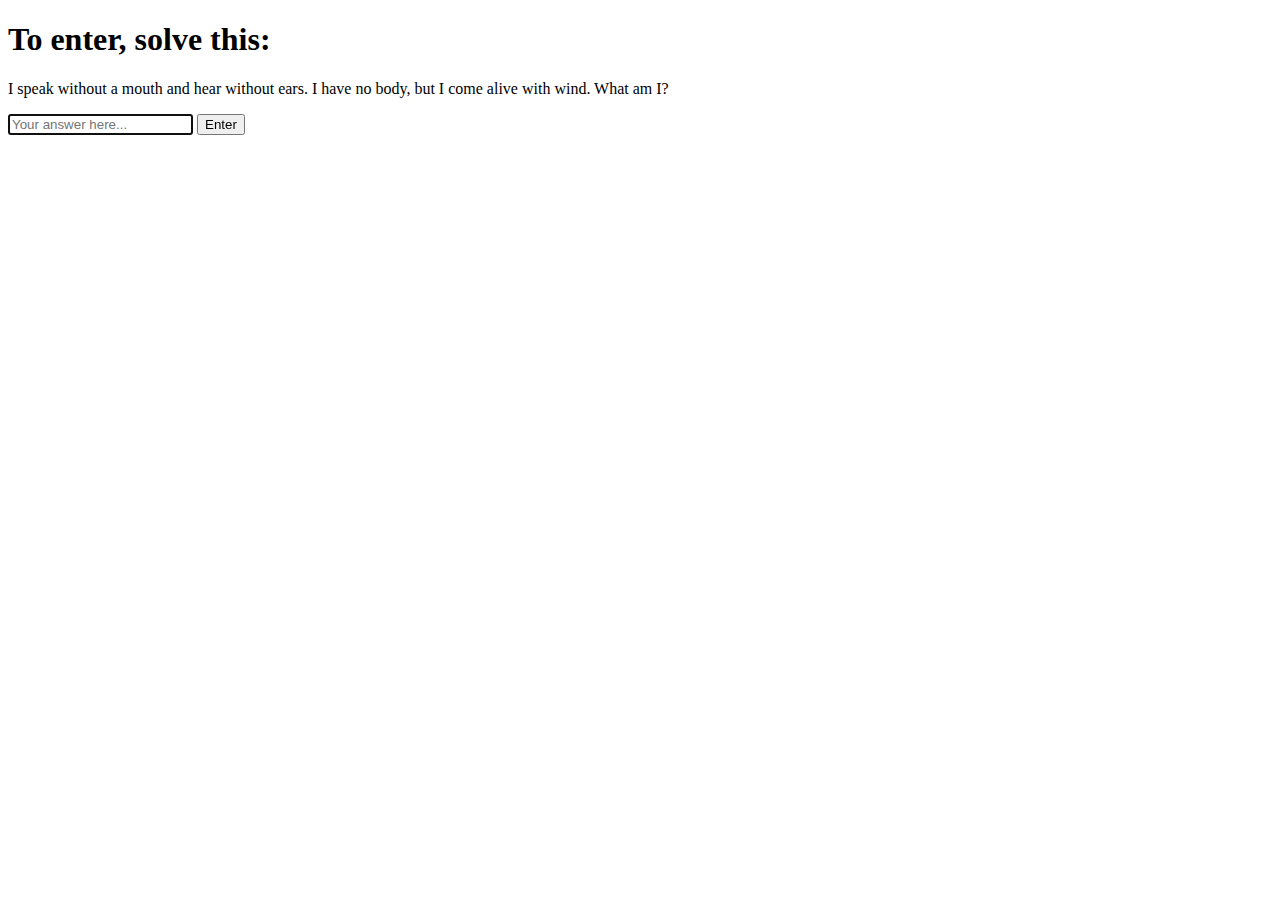
==== index.html @ 3c7af098 "Update index.html" ====
<!DOCTYPE html>
<html lang="en">
<head>
  <meta charset="UTF-8">
  <title>My Neon Lair</title>
  <link rel="stylesheet" href="style.css">
</head>
<body>
<div id="riddle-gate">
  <h1>To enter, solve this:</h1>
  <p>I speak without a mouth and hear without ears. I have no body, but I come alive with wind. What am I?</p>
  <input type="text" id="riddle-answer" placeholder="Your answer here...">
  <button id="submit-button">Enter</button>
  <p id="feedback"></p>
</div>

  <div id="main-content" style="display: none;">
    <h1 class="neon typewriter">Welcome to My Site</h1>

    <section>
      <h2>Biography</h2>
      <p>Your story here...</p>
    </section>

    <section>
      <h2>Resume</h2>
      <p>Link to or embed your resume.</p>
    </section>

    <section>
      <h2>Social Links</h2>
      <ul>
        <li><a href="#" target="_blank">Twitter</a></li>
        <li><a href="#" target="_blank">GitHub</a></li>
        <li><a href="#" target="_blank">LinkedIn</a></li>
      </ul>
    </section>

    <section>
      <h2 class="neon">Blog Posts</h2>
      <p>Coming soon or link to external blog!</p>
      <div id="blog-posts"></div>
</section>

    </section>
  </div>

  <script src="riddle.js"></script>
</body>
</html>
---- style.css ----
/* Neon glow effect */
.neon {
  color: #39ff14;
  text-shadow: 0 0 5px #39ff14, 0 0 10px #39ff14, 0 0 20px #39ff14;
}

/* Typewriter effect */
.typewriter {
  overflow: hidden;
  white-space: nowrap;
  border-right: .15em solid #39ff14;
  animation: typing 3s steps(30, end), blink-caret .75s step-end infinite;
}

@keyframes typing {
  from { width: 0 }
  to { width: 100% }
}

@keyframes blink-caret {
  from, to { border-color: transparent }
  50% { border-color: #39ff14 }
}
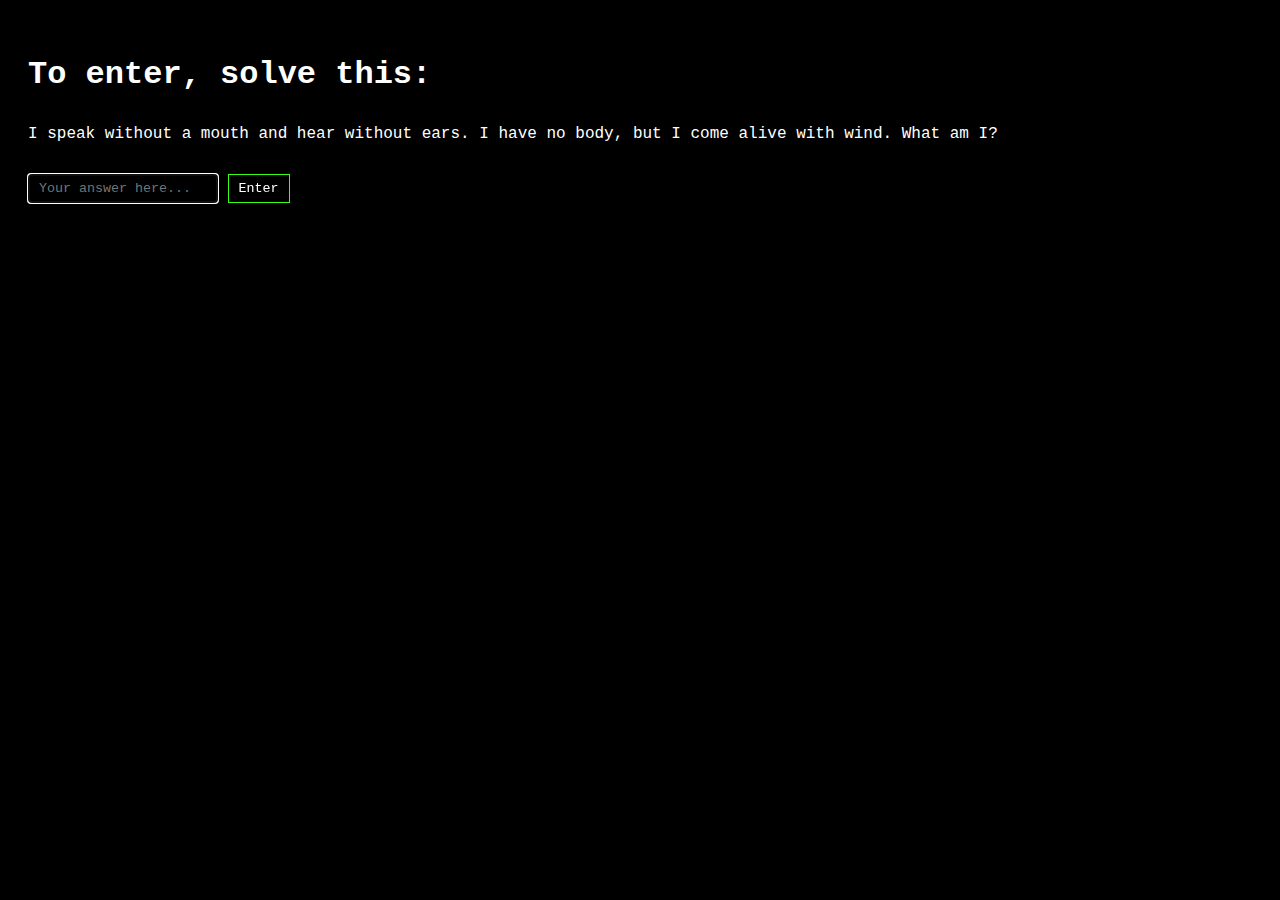
==== commit b0f0160c: "Update index.html" ====
--- a/index.html
+++ b/index.html
@@ -3,6 +3,7 @@
 <head>
   <meta charset="UTF-8">
   <title>My Neon Lair</title>
+  <link href="https://fonts.googleapis.com/css2?family=Share+Tech+Mono&display=swap" rel="stylesheet">
   <link rel="stylesheet" href="style.css">
 </head>
 <body>
--- a/style.css
+++ b/style.css
@@ -21,3 +21,62 @@
   from, to { border-color: transparent }
   50% { border-color: #39ff14 }
 }
+
+/* === Base Page Styling === */
+body {
+  background-color: black;
+  color: white;
+  font-family: 'Courier New', Courier, monospace;
+  padding: 20px;
+  line-height: 1.6;
+}
+
+/* Links */
+a {
+  color: #39ff14;
+  text-decoration: underline;
+}
+
+/* Neon Heading */
+.neon {
+  color: #39ff14;
+  text-shadow: 0 0 5px #39ff14, 0 0 10px #39ff14, 0 0 20px #39ff14;
+}
+
+/* Typewriter effect */
+.typewriter {
+  overflow: hidden;
+  white-space: nowrap;
+  border-right: .15em solid white;
+  animation: typing 3s steps(30, end), blink-caret .75s step-end infinite;
+}
+
+@keyframes typing {
+  from { width: 0 }
+  to { width: 100% }
+}
+
+@keyframes blink-caret {
+  from, to { border-color: transparent }
+  50% { border-color: white }
+}
+
+/* Inputs and Buttons */
+input, button {
+  background-color: black;
+  color: white;
+  border: 1px solid #39ff14;
+  padding: 6px 10px;
+  font-family: inherit;
+  margin-top: 10px;
+}
+
+button:hover {
+  background-color: #111;
+  cursor: pointer;
+}
+
+/* Blog Posts */
+.blog-post {
+  margin-bottom: 2rem;
+}
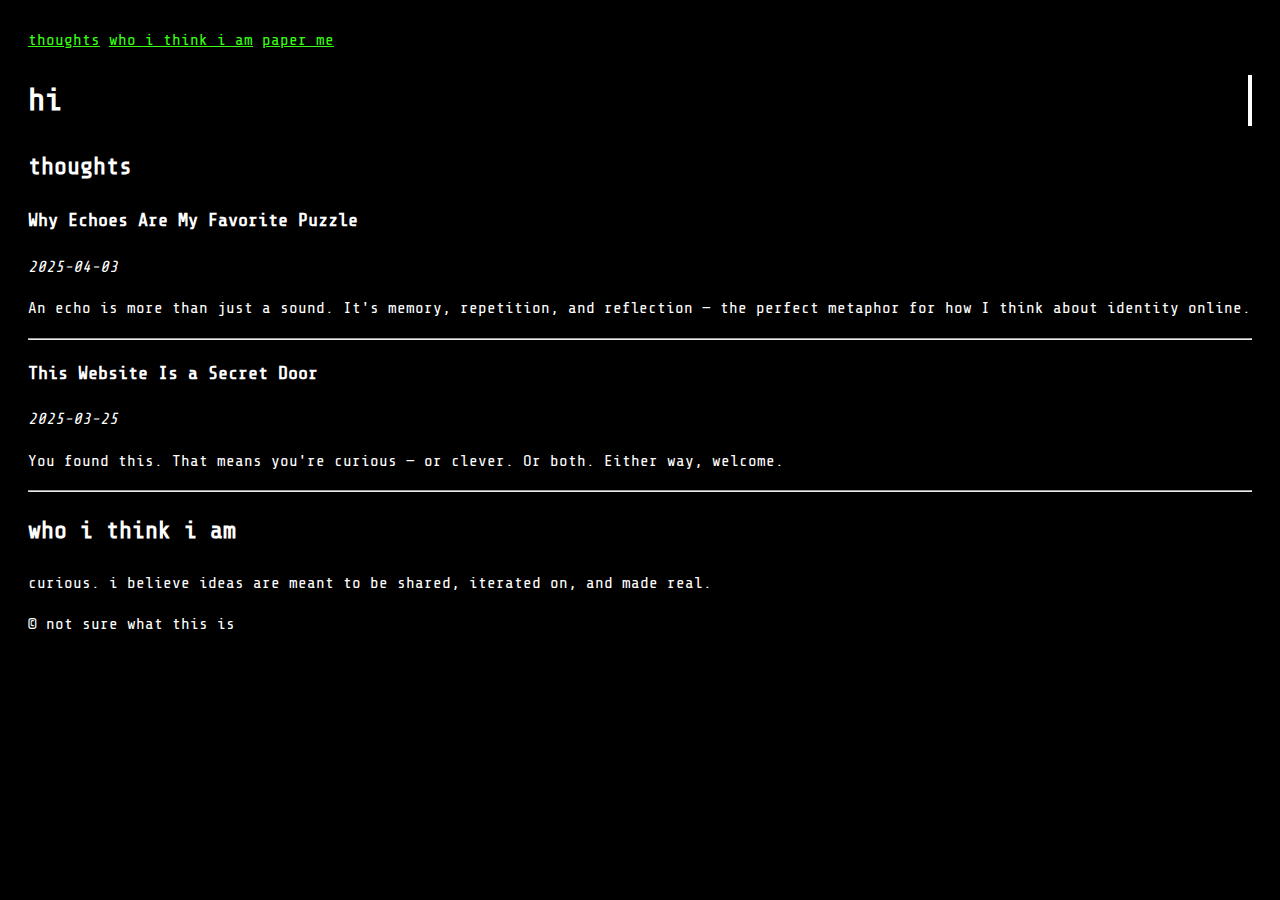
==== commit cfe01e94: "Update index.html" ====
--- a/index.html
+++ b/index.html
@@ -2,50 +2,54 @@
 <html lang="en">
 <head>
   <meta charset="UTF-8">
-  <title>My Neon Lair</title>
+  <meta name="viewport" content="width=device-width, initial-scale=1.0">
+  <title>analytical thoughts</title>
   <link href="https://fonts.googleapis.com/css2?family=Share+Tech+Mono&display=swap" rel="stylesheet">
   <link rel="stylesheet" href="style.css">
 </head>
 <body>
-<div id="riddle-gate">
-  <h1>To enter, solve this:</h1>
-  <p>I speak without a mouth and hear without ears. I have no body, but I come alive with wind. What am I?</p>
-  <input type="text" id="riddle-answer" placeholder="Your answer here...">
-  <button id="submit-button">Enter</button>
-  <p id="feedback"></p>
-</div>
+  <nav>
+    <a href="#blog">thoughts</a>
+    <a href="#about">who i think i am</a>
+    <a href="assets/resume.pdf" target="_blank">paper me</a>
+  </nav>
 
-  <div id="main-content" style="display: none;">
-    <h1 class="neon typewriter">Welcome to My Site</h1>
+  <main>
+    <header>
+      <h1 class="typewriter">hi</h1>
+    </header>
 
-    <section>
-      <h2>Biography</h2>
-      <p>Your story here...</p>
+    <section id="blog">
+      <h2>thoughts</h2>
+      <div id="blog-posts"></div>
     </section>
 
-    <section>
-      <h2>Resume</h2>
-      <p>Link to or embed your resume.</p>
+    <section id="about">
+      <h2>who i think i am</h2>
+      <p>curious. i believe ideas are meant to be shared, iterated on, and made real.</p>
     </section>
+  </main>
 
-    <section>
-      <h2>Social Links</h2>
-      <ul>
-        <li><a href="#" target="_blank">Twitter</a></li>
-        <li><a href="#" target="_blank">GitHub</a></li>
-        <li><a href="#" target="_blank">LinkedIn</a></li>
-      </ul>
-    </section>
+  <footer>
+    <p>&copy; not sure what this is</p>
+  </footer>
 
-    <section>
-      <h2 class="neon">Blog Posts</h2>
-      <p>Coming soon or link to external blog!</p>
-      <div id="blog-posts"></div>
-</section>
-
-    </section>
-  </div>
-
-  <script src="riddle.js"></script>
+  <script>
+    fetch('posts.json')
+      .then(res => res.json())
+      .then(posts => {
+        const container = document.getElementById('blog-posts');
+        posts.forEach(post => {
+          const el = document.createElement('article');
+          el.innerHTML = `
+            <h3>${post.title}</h3>
+            <p><em>${post.date}</em></p>
+            <p>${post.body}</p>
+            <hr>
+          `;
+          container.appendChild(el);
+        });
+      });
+  </script>
 </body>
 </html>
--- a/style.css
+++ b/style.css
@@ -26,7 +26,7 @@
 body {
   background-color: black;
   color: white;
-  font-family: 'Courier New', Courier, monospace;
+  font-family: 'Share Tech Mono', monospace;
   padding: 20px;
   line-height: 1.6;
 }
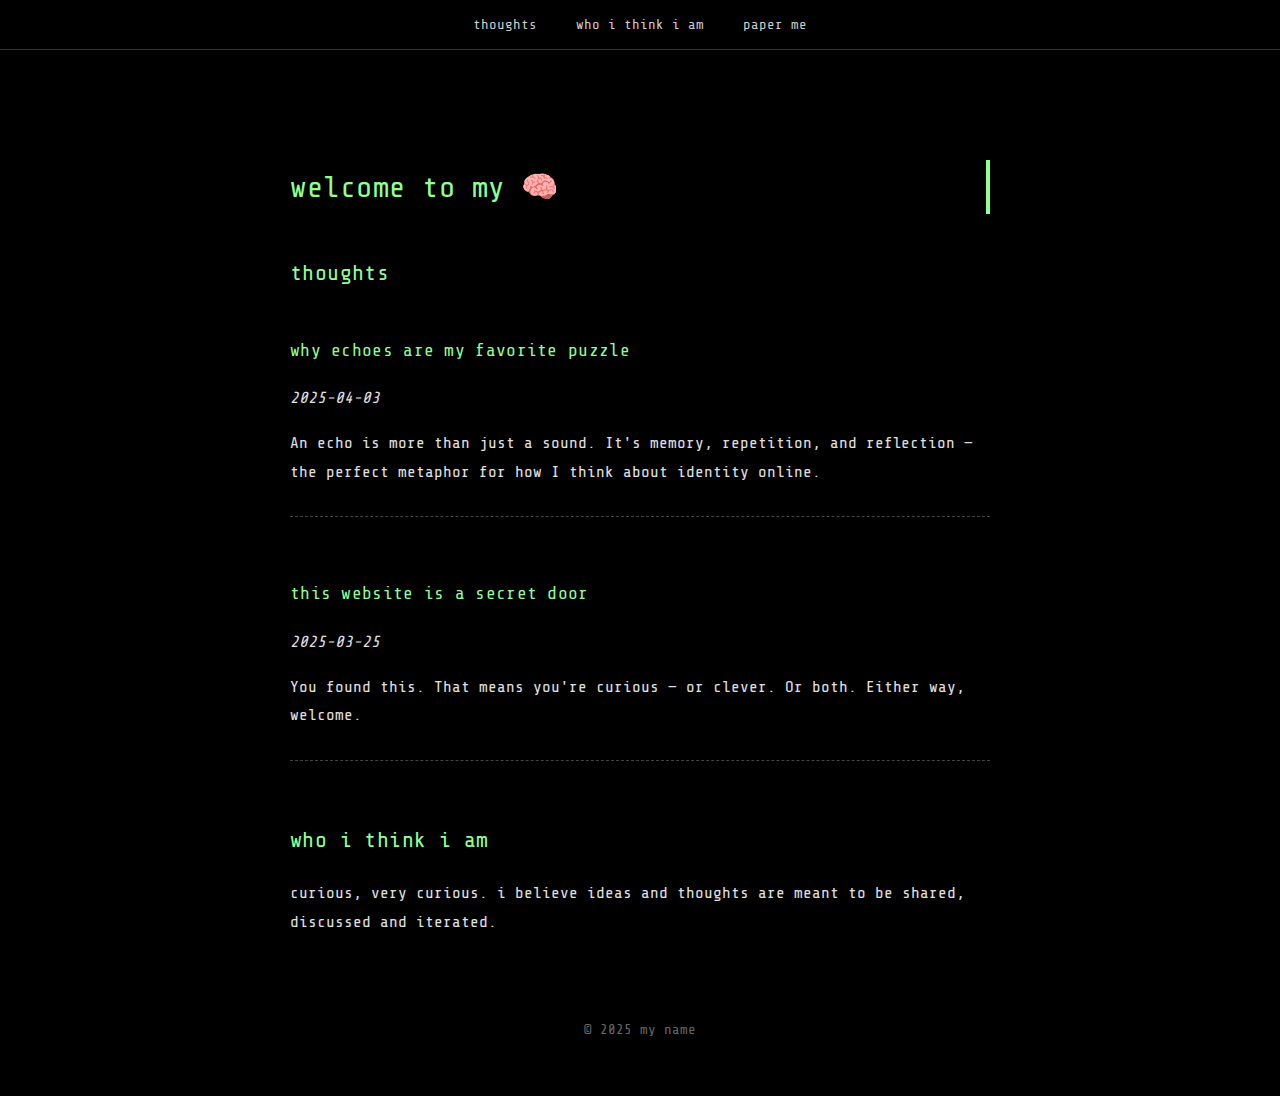
==== commit 6e88efc0: "Update index.html" ====
--- a/index.html
+++ b/index.html
@@ -3,35 +3,35 @@
 <head>
   <meta charset="UTF-8">
   <meta name="viewport" content="width=device-width, initial-scale=1.0">
-  <title>analytical thoughts</title>
+  <title>my personal site</title>
   <link href="https://fonts.googleapis.com/css2?family=Share+Tech+Mono&display=swap" rel="stylesheet">
   <link rel="stylesheet" href="style.css">
 </head>
 <body>
   <nav>
-    <a href="#blog">thoughts</a>
-    <a href="#about">who i think i am</a>
+    <a href="#thoughts">thoughts</a>
+    <a href="#who">who i think i am</a>
     <a href="assets/resume.pdf" target="_blank">paper me</a>
   </nav>
 
   <main>
     <header>
-      <h1 class="typewriter">hi</h1>
+      <h1 class="typewriter">welcome to my 🧠</h1>
     </header>
 
-    <section id="blog">
+    <section id="thoughts">
       <h2>thoughts</h2>
       <div id="blog-posts"></div>
     </section>
 
-    <section id="about">
+    <section id="who">
       <h2>who i think i am</h2>
-      <p>curious. i believe ideas are meant to be shared, iterated on, and made real.</p>
+      <p>curious, very curious. i believe ideas and thoughts are meant to be shared, discussed and iterated.</p>
     </section>
   </main>
 
   <footer>
-    <p>&copy; not sure what this is</p>
+    <p>&copy; 2025 my name</p>
   </footer>
 
   <script>
@@ -42,7 +42,7 @@
         posts.forEach(post => {
           const el = document.createElement('article');
           el.innerHTML = `
-            <h3>${post.title}</h3>
+            <h3>${post.title.toLowerCase()}</h3>
             <p><em>${post.date}</em></p>
             <p>${post.body}</p>
             <hr>
--- a/style.css
+++ b/style.css
@@ -1,15 +1,70 @@
-/* Neon glow effect */
-.neon {
-  color: #39ff14;
-  text-shadow: 0 0 5px #39ff14, 0 0 10px #39ff14, 0 0 20px #39ff14;
+/* Base Styling */
+body {
+  background-color: black;
+  color: #e0e0e0;
+  font-family: 'Share Tech Mono', monospace;
+  padding: 40px 20px;
+  max-width: 700px;
+  margin: auto;
+  line-height: 1.8;
+  font-size: 16px;
 }
 
-/* Typewriter effect */
+/* Navigation */
+nav {
+  position: fixed;
+  top: 0;
+  left: 0;
+  width: 100%;
+  background-color: black;
+  border-bottom: 1px solid #333;
+  text-align: center;
+  padding: 10px 0;
+  z-index: 1000;
+}
+
+nav a {
+  color: #ccc;
+  margin: 0 15px;
+  text-decoration: none;
+  font-size: 14px;
+  transition: color 0.3s ease;
+}
+
+nav a:hover {
+  color: #8fff8f;
+}
+
+main {
+  padding-top: 80px;
+}
+
+h1, h2, h3 {
+  color: #8fff8f;
+  margin-top: 40px;
+  font-weight: normal;
+}
+
+h1 {
+  font-size: 30px;
+  letter-spacing: 0.5px;
+}
+
+h2 {
+  font-size: 22px;
+  letter-spacing: 0.4px;
+}
+
+h3 {
+  font-size: 18px;
+  letter-spacing: 0.3px;
+}
+
 .typewriter {
   overflow: hidden;
   white-space: nowrap;
-  border-right: .15em solid #39ff14;
-  animation: typing 3s steps(30, end), blink-caret .75s step-end infinite;
+  border-right: .15em solid #8fff8f;
+  animation: typing 2.5s steps(30, end), blink-caret .75s step-end infinite;
 }
 
 @keyframes typing {
@@ -19,64 +74,27 @@
 
 @keyframes blink-caret {
   from, to { border-color: transparent }
-  50% { border-color: #39ff14 }
+  50% { border-color: #8fff8f }
 }
 
-/* === Base Page Styling === */
-body {
-  background-color: black;
-  color: white;
-  font-family: 'Share Tech Mono', monospace;
-  padding: 20px;
-  line-height: 1.6;
+footer {
+  text-align: center;
+  margin-top: 80px;
+  font-size: 14px;
+  color: #666;
 }
 
-/* Links */
-a {
-  color: #39ff14;
-  text-decoration: underline;
+/* Article Styling */
+article {
+  margin-bottom: 60px;
 }
 
-/* Neon Heading */
-.neon {
-  color: #39ff14;
-  text-shadow: 0 0 5px #39ff14, 0 0 10px #39ff14, 0 0 20px #39ff14;
+article p {
+  margin-bottom: 12px;
 }
 
-/* Typewriter effect */
-.typewriter {
-  overflow: hidden;
-  white-space: nowrap;
-  border-right: .15em solid white;
-  animation: typing 3s steps(30, end), blink-caret .75s step-end infinite;
+hr {
+  border: 0;
+  border-top: 1px dashed #444;
+  margin: 30px 0;
 }
-
-@keyframes typing {
-  from { width: 0 }
-  to { width: 100% }
-}
-
-@keyframes blink-caret {
-  from, to { border-color: transparent }
-  50% { border-color: white }
-}
-
-/* Inputs and Buttons */
-input, button {
-  background-color: black;
-  color: white;
-  border: 1px solid #39ff14;
-  padding: 6px 10px;
-  font-family: inherit;
-  margin-top: 10px;
-}
-
-button:hover {
-  background-color: #111;
-  cursor: pointer;
-}
-
-/* Blog Posts */
-.blog-post {
-  margin-bottom: 2rem;
-}
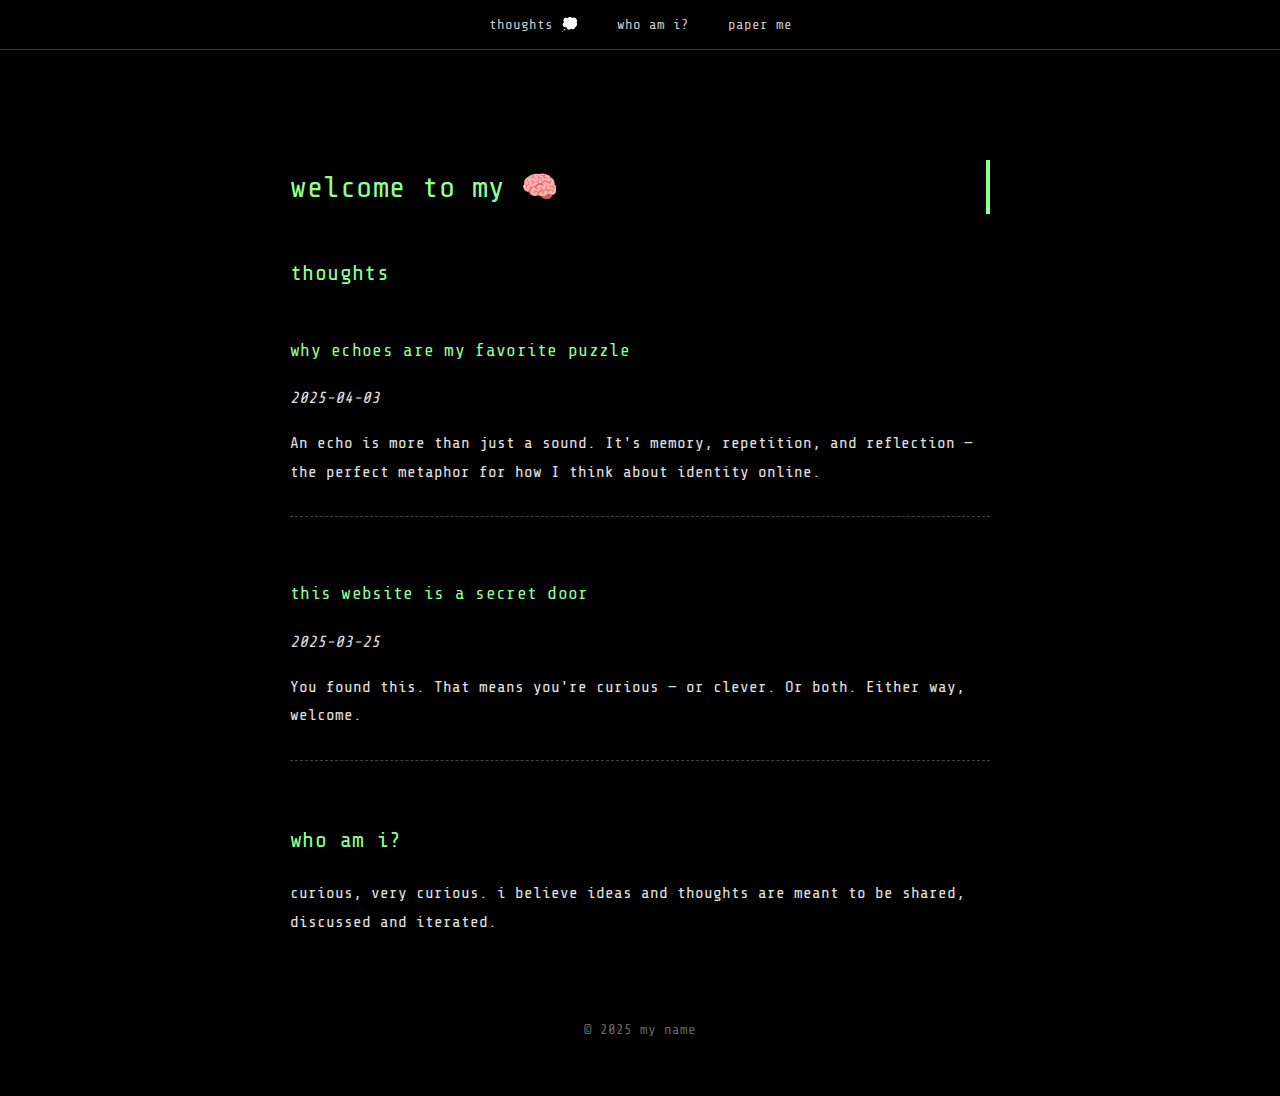
==== commit 0cf6fb48: "Update index.html" ====
--- a/index.html
+++ b/index.html
@@ -9,8 +9,8 @@
 </head>
 <body>
   <nav>
-    <a href="#thoughts">thoughts</a>
-    <a href="#who">who i think i am</a>
+    <a href="#thoughts">thoughts 💭</a>
+    <a href="#who">who am i?</a>
     <a href="assets/resume.pdf" target="_blank">paper me</a>
   </nav>
 
@@ -25,7 +25,7 @@
     </section>
 
     <section id="who">
-      <h2>who i think i am</h2>
+      <h2>who am i?</h2>
       <p>curious, very curious. i believe ideas and thoughts are meant to be shared, discussed and iterated.</p>
     </section>
   </main>
--- a/style.css
+++ b/style.css
@@ -67,6 +67,10 @@
   animation: typing 2.5s steps(30, end), blink-caret .75s step-end infinite;
 }
 
+.pulse {
+  animation: pulse-glow 2s ease-in-out infinite;
+}
+
 @keyframes typing {
   from { width: 0 }
   to { width: 100% }
@@ -75,6 +79,15 @@
 @keyframes blink-caret {
   from, to { border-color: transparent }
   50% { border-color: #8fff8f }
+}
+
+@keyframes pulse-glow {
+  0%, 100% {
+    text-shadow: 0 0 5px #8fff8f, 0 0 10px #8fff8f;
+  }
+  50% {
+    text-shadow: 0 0 15px #8fff8f, 0 0 30px #8fff8f;
+  }
 }
 
 footer {
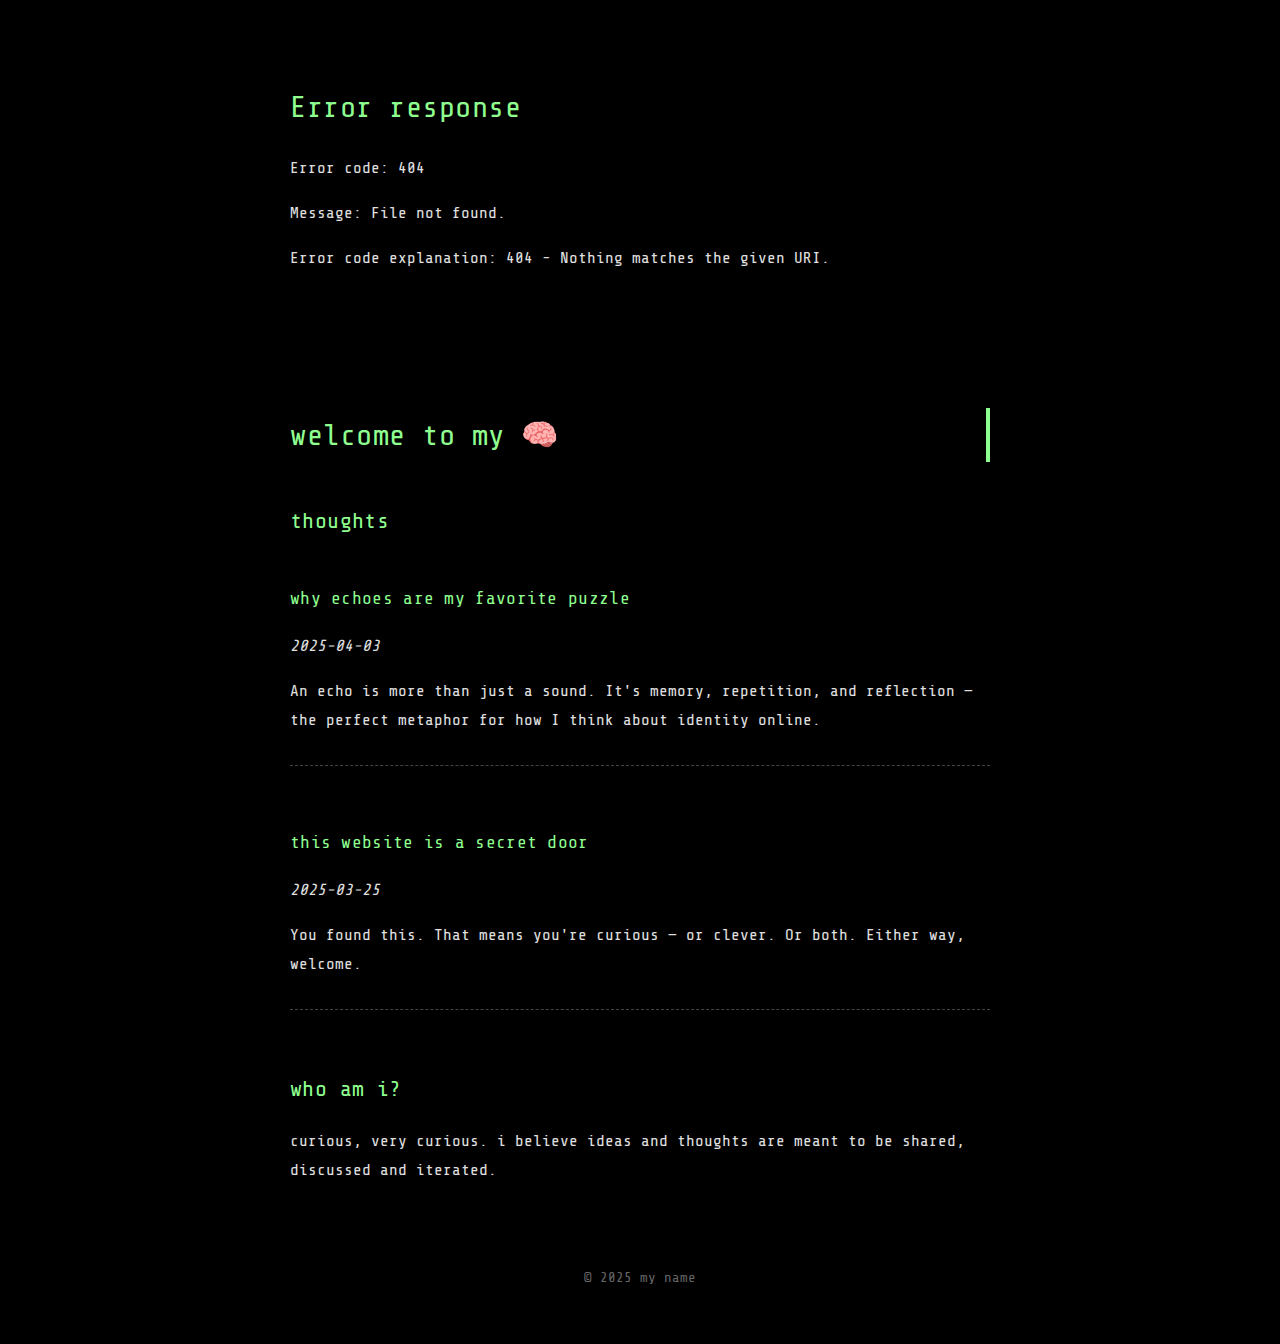
==== commit 0ebefdff: "Update index.html" ====
--- a/index.html
+++ b/index.html
@@ -8,11 +8,15 @@
   <link rel="stylesheet" href="style.css">
 </head>
 <body>
-  <nav>
-    <a href="#thoughts">thoughts 💭</a>
-    <a href="#who">who am i?</a>
-    <a href="assets/resume.pdf" target="_blank">paper me</a>
-  </nav>
+<div id="nav-placeholder"></div>
+<script>
+  fetch('nav.html')
+    .then(res => res.text())
+    .then(data => {
+      document.getElementById('nav-placeholder').innerHTML = data;
+    });
+</script>
+
 
   <main>
     <header>
